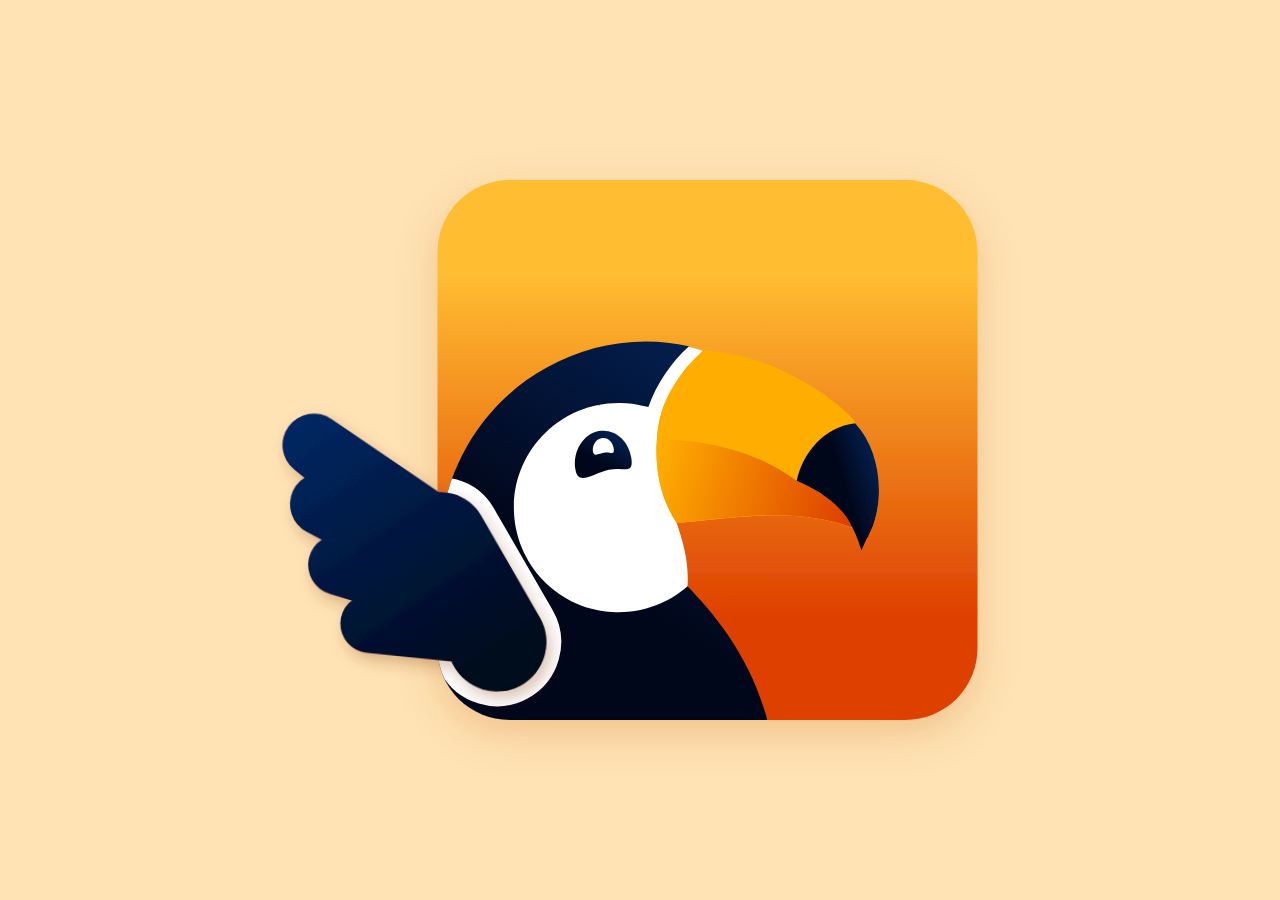
==== tucanoo-video/animacao/tucanoo_anim.html @ 98c7d880 "Cria o vídeo do Tucanoo acenando Animação do ícone do Tucanoo feita com o vídeo do flamingo como ref" ====
<!doctype html>
<html lang="pt-BR">
<head>
<meta charset="utf-8">
<meta name="viewport" content="width=device-width, initial-scale=1">
<title>Tucanoo acenando</title>
<style>
  html, body { margin: 0; padding: 0; height: 100%; overflow: hidden; background: #FFE3B4; }
  body { display: flex; align-items: center; justify-content: center; }
  svg { display: block; width: min(100vw, 100vh); height: min(100vw, 100vh); }
</style>
</head>
<body>
<!--
  Tucanoo acenando: animação em loop do ícone, inspirada no vídeo do flamingo
  (a asa sai da moldura e acena, o tucano pisca, abre o bico e balança a cabeça).

  - Aberta no navegador, a animação roda ao vivo.
  - O render.js usa window.renderFrame(t) para desenhar cada quadro (t em segundos).
  - As coordenadas internas são as mesmas do SVG original do ícone (0 a 240).
-->
<svg id="svg" xmlns="http://www.w3.org/2000/svg" viewBox="-110 -80 400 400">
  <defs>
    <linearGradient id="gBg" x1="120.75" y1="42.0213" x2="120.75" y2="193.998" gradientUnits="userSpaceOnUse">
      <stop stop-color="#FFBD31"/><stop offset="1" stop-color="#DE4101"/>
    </linearGradient>
    <linearGradient id="gNavy" x1="87.4604" y1="189.508" x2="171.397" y2="49.1729" gradientUnits="userSpaceOnUse">
      <stop stop-color="#01071A"/><stop offset="1" stop-color="#042966"/>
    </linearGradient>
    <linearGradient id="gEye" x1="70.5328" y1="125.054" x2="80.7976" y2="107.08" gradientUnits="userSpaceOnUse">
      <stop stop-color="#01071A"/><stop offset="1" stop-color="#042966"/>
    </linearGradient>
    <linearGradient id="gJaw" x1="95.2383" y1="122.365" x2="203.427" y2="150.275" gradientUnits="userSpaceOnUse">
      <stop stop-color="#FFAE01"/><stop offset="1" stop-color="#D52400"/>
    </linearGradient>
    <linearGradient id="gTip" x1="181.145" y1="138.886" x2="204.27" y2="130.891" gradientUnits="userSpaceOnUse">
      <stop stop-color="#01071A"/><stop offset="1" stop-color="#042966"/>
    </linearGradient>
    <linearGradient id="gWing" x1="30" y1="215" x2="-55" y2="95" gradientUnits="userSpaceOnUse">
      <stop stop-color="#01071A"/><stop offset="1" stop-color="#042966"/>
    </linearGradient>

    <clipPath id="cIcon"><rect width="240" height="240" rx="32"/></clipPath>
    <clipPath id="cBody"><path id="bodyClipPath"/></clipPath>
    <!-- região abaixo da linha da boca (entre a mandíbula de cima e a de baixo) -->
    <clipPath id="cBelowB">
      <path d="M60 113.81L95.3198 113.814C95.3333 113.666 130.085 110.901 157.773 130.767C160.911 131.495 166.311 134.815 168.29 136.077C174.2 139.934 196.106 137.872 192.098 149.798L240 149.8L240 220L60 220Z"/>
    </clipPath>

    <filter id="fWingShadow" x="-50%" y="-50%" width="200%" height="200%">
      <feDropShadow dx="2.2" dy="3.2" stdDeviation="3.2" flood-color="#7A2A00" flood-opacity="0.28"/>
    </filter>
    <filter id="fIconShadow" x="-30%" y="-30%" width="160%" height="160%">
      <feDropShadow dx="0" dy="6" stdDeviation="9" flood-color="#B84A00" flood-opacity="0.22"/>
    </filter>
  </defs>

  <!-- fundo -->
  <rect id="outer" x="-110" y="-80" width="400" height="400" fill="#FFE3B4"/>

  <!-- ícone -->
  <rect width="240" height="240" rx="32" fill="url(#gBg)" filter="url(#fIconShadow)"/>

  <g clip-path="url(#cIcon)">
    <g id="char">
      <!-- base branca: rosto e as frestas brancas do logo -->
      <path fill="#fff" d="M19.2427 173.748C18.8517 172.828 18.4831 171.893 18.1379 170.944C15.8581 164.674 14.5978 157.785 14.5978 150.555C14.5978 121.536 34.8981 98.012 59.9396 98.012C63.2961 98.012 66.5603 98.3733 69.6967 99.0687C72.8818 83.5008 86.6561 71.7898 103.166 71.7898C122.033 71.7898 137.329 87.085 137.329 105.953C137.329 124.379 122.741 139.398 104.484 140.091C104.751 142.374 104.889 144.725 104.889 147.138C104.889 148.276 104.881 149.4 104.82 150.531C109.215 162.985 112.858 174.54 107.651 194.09C99.3126 214.271 83.0524 230.161 67.7524 234.538V241.5H0V173.748H17.2138H19.2427Z"/>
      <!-- cabeça + corpo (canto inferior preenchido, já que a asa está levantada) -->
      <path id="body" fill="url(#gNavy)"/>
      <!-- fresta branca da asa onde ela passa por cima do corpo -->
      <g clip-path="url(#cBody)">
        <path id="wingHalo" fill="#fff" stroke="#fff" stroke-width="13" stroke-linejoin="round"/>
      </g>
      <!-- olho -->
      <g id="eye">
        <path fill="url(#gEye)" d="M69.3903 110.371C76.2067 108.909 82.7695 114.063 84.0893 121.915C85.4094 129.768 80.9918 125.877 74.1959 127.459C67.326 129.059 60.6415 135.397 59.3075 127.459C57.9732 119.522 62.5001 111.85 69.3903 110.371Z"/>
        <path id="eyeShine" fill="#fff" d="M71.0903 113.421C73.6424 113.137 75.9367 115.272 76.229 118.202C76.5214 121.132 74.9875 119.541 72.4401 119.869C69.8649 120.201 67.2406 122.278 66.9451 119.316C66.6496 116.354 68.5106 113.707 71.0903 113.421Z"/>
      </g>
      <!-- bico -->
      <g id="beak">
        <path id="beakUpper" fill="#FFAE00" d="M179.132 99.8812C172.155 93.3712 144.863 73.8894 114.949 73.8889C114.949 73.8889 109.372 79.238 106.458 83.3099C99.2316 93.4048 95.8493 101.633 95.3198 113.872C94.7347 127.402 97.4086 139.561 104.816 150.534C128.637 147.9 153.08 142.994 176.874 149.314C178.798 149.825 181.052 150.82 182.952 151.152C185.26 152.79 187.745 154.387 190.102 155.955C190.611 154.012 191.449 151.791 192.098 149.857C197.051 135.12 194.008 115.537 183.245 104.649C182.461 103.059 180.409 101.08 179.132 99.8812Z"/>
        <!-- o logo original desenha o bico duas vezes (borda mais nítida) -->
        <path id="beakUpper2" fill="#FFAE00"/>
        <g id="mouth" clip-path="url(#cBelowB)" opacity="0">
          <path id="mouthShape" fill="#6E1402"/>
        </g>
        <g id="jaw">
          <path fill="url(#gJaw)" d="M168.29 136.077C166.311 134.815 160.911 131.495 157.773 130.767C130.085 110.901 95.3333 113.666 95.3198 113.814C94.7347 127.343 97.4086 139.561 104.816 150.534C108.775 150.097 112.584 149.593 116.579 149.089L116.579 149.089C136.624 146.56 157.034 143.986 176.874 149.255C177.656 149.463 178.492 149.75 179.337 150.041L179.339 150.041C180.572 150.466 181.824 150.896 182.952 151.093C184.66 152.306 186.466 153.497 188.245 154.669C188.869 155.081 189.49 155.49 190.102 155.897C190.47 154.491 191.011 152.938 191.528 151.455C191.725 150.889 191.919 150.333 192.098 149.798C196.106 137.872 174.2 139.934 168.29 136.077Z"/>
        </g>
        <path fill="url(#gTip)" d="M183.252 104.651C194.014 115.538 197.058 135.122 192.105 149.859C191.456 151.793 187.725 159.256 187.216 161.2C186.549 159.92 185.692 156.107 182.959 151.154C178.567 141.239 166.847 134.365 157.777 130.77C160.115 118.167 169.679 106.501 183.252 104.651Z"/>
      </g>
    </g>
  </g>

  <!-- asa levantada: fica na frente da moldura do ícone (sai para fora, como a do flamingo) -->
  <g id="charWing">
    <path id="wingFill" fill="url(#gWing)" filter="url(#fWingShadow)"/>
  </g>
</svg>

<script>
(() => {
  // ---- ritmo (medido no vídeo do flamingo: aceno a cada ~0,44 s, piscada a cada ~1,3 s) ----
  const LOOP = 5.0;                         // duração do loop (s)
  const WAVES = 11;                         // acenos por loop (~0,45 s cada)
  const BLINKS = [0.55, 1.80, 3.05, 4.30];  // início de cada piscada (s)
  const BEAK = [[0.15, 0.95], [2.65, 3.45]];// bico abrindo ("oi!"): início e fim (s)

  const W = 2 * Math.PI * WAVES / LOOP;
  const rad = d => d * Math.PI / 180;
  const clamp01 = x => Math.max(0, Math.min(1, x));
  const smooth = (a, b, x) => { const t = clamp01((x - a) / (b - a)); return t * t * (3 - 2 * t); };
  const easeInOut = x => x < 0.5 ? 2 * x * x : 1 - Math.pow(-2 * x + 2, 2) / 2;
  const $ = id => document.getElementById(id);

  // Cabeça + corpo do logo, com o canto inferior esquerdo preenchido e
  // estendido para fora da moldura (assim o balanço não abre frestas).
  const BODY = "M45.7886 82.5921C65.059 71.2739 87.3857 67.5874 108.798 71.9265C100.889 79.3726 94.7922 88.7268 91.2525 99.2542C90.6736 99.0249 89.8469 98.8871 88.9295 98.8028C85.6809 98.0843 82.3035 97.6992 78.8388 97.6992C53.1485 97.7 32.3218 118.526 32.3215 144.216C32.3224 169.906 53.1488 190.733 78.8388 190.734C90.9017 190.733 101.891 186.137 110.157 178.606C122.699 191.089 139.578 210.298 147.529 239.964L153.2 262L-30 262L-30 168C-12 166 -0.9 160 -0.25 154.2C0 152.4 0.2 150.7 0.506044 149.148C1.08558 145.499 1.88508 141.889 2.89847 138.347C9.5378 114.455 24.9905 94.3691 45.7886 82.5921Z";
  $('body').setAttribute('d', BODY);
  $('bodyClipPath').setAttribute('d', BODY);
  $('mouthShape').setAttribute('d', $('beakUpper').getAttribute('d'));
  $('beakUpper2').setAttribute('d', $('beakUpper').getAttribute('d'));

  // ---- asa ----
  // Coordenadas locais: ombro em (0,0), asa apontando para cima (-y).
  const S = [26, 205];                      // ombro, em coordenadas do ícone
  const ARM = { a: [0, 0], ra: 22, b: [5, -52], rb: 21 };   // massa da asa (borda lisa, do lado da cabeça)
  const WRIST = [5, -52];
  // penas: saem de pontos ao longo do "osso" da asa; cada uma mais curta e mais aberta,
  // formando a borda recortada do lado de fora
  const FEATHERS = [
    { base: [5, -52],  br: 17, ang: -6,  len: 70, r: 14.0, lag: 0.0 },
    { base: [2, -38],  br: 17, ang: -18, len: 66, r: 14.0, lag: 0.45 },
    { base: [-1, -24], br: 17, ang: -31, len: 60, r: 13.5, lag: 0.9 },
    { base: [-4, -10], br: 17, ang: -45, len: 50, r: 13.0, lag: 1.35 },
  ];

  const rot = (p, a, c) => {
    const s = Math.sin(a), co = Math.cos(a), dx = p[0] - c[0], dy = p[1] - c[1];
    return [c[0] + dx * co - dy * s, c[1] + dx * s + dy * co];
  };
  const f3 = p => p[0].toFixed(3) + ' ' + p[1].toFixed(3);

  // duas circunferências ligadas pelas tangentes externas; todas no mesmo sentido,
  // então a união das cápsulas sai certa com a regra de preenchimento nonzero
  function capsule(A, ra, B, rb) {
    const dx = B[0] - A[0], dy = B[1] - A[1], d = Math.hypot(dx, dy);
    const u = [dx / d, dy / d], n = [-u[1], u[0]];
    const s = Math.max(-1, Math.min(1, (ra - rb) / d)), c = Math.sqrt(1 - s * s);
    const mp = [u[0] * s + n[0] * c, u[1] * s + n[1] * c];
    const mm = [u[0] * s - n[0] * c, u[1] * s - n[1] * c];
    const P = (C, r, m) => [C[0] + r * m[0], C[1] + r * m[1]];
    const a1 = P(A, ra, mp), b1 = P(B, rb, mp), b2 = P(B, rb, mm), a2 = P(A, ra, mm);
    const span = 2 * Math.acos(s);
    const largeB = span > Math.PI ? 1 : 0, largeA = (2 * Math.PI - span) > Math.PI ? 1 : 0;
    return `M${f3(a1)}L${f3(b1)}A${rb} ${rb} 0 ${largeB} 0 ${f3(b2)}L${f3(a2)}A${ra} ${ra} 0 ${largeA} 0 ${f3(a1)}Z`;
  }

  function wingPath(theta, beta, flutter) {
    const toIcon = p => { const q = rot(p, theta, [0, 0]); return [q[0] + S[0], q[1] + S[1]]; };
    let d = capsule(toIcon(ARM.a), ARM.ra, toIcon(ARM.b), ARM.rb);
    FEATHERS.forEach((F, i) => {
      // a ponta da asa dobra no punho (beta) e cada pena treme um pouco atrasada (flutter)
      const base = rot(F.base, beta * (1 - i * 0.2), WRIST);
      const ang = rad(F.ang) + beta + flutter[i];
      const dir = [Math.sin(ang), -Math.cos(ang)];
      const tip = [base[0] + F.len * dir[0], base[1] + F.len * dir[1]];
      d += capsule(toIcon(base), F.br, toIcon(tip), F.r);
    });
    return d;
  }

  // 0 = olho aberto, 1 = fechado
  function blink(t) {
    let m = 0;
    for (const b of BLINKS) for (const off of [-LOOP, 0, LOOP]) {
      const d = t - (b + off);
      let v = 0;
      if (d >= 0 && d < 0.07) v = (d / 0.07) ** 2;
      else if (d >= 0.07 && d < 0.13) v = 1;
      else if (d >= 0.13 && d < 0.25) v = 1 - easeInOut((d - 0.13) / 0.12);
      m = Math.max(m, v);
    }
    return m;
  }

  // 0 = bico fechado, 1 = aberto
  function beak(t) {
    let m = 0;
    for (const [a, b] of BEAK) for (const off of [-LOOP, 0, LOOP]) {
      const s = a + off, e = b + off;
      let v = 0;
      if (t >= s && t < s + 0.14) v = easeInOut((t - s) / 0.14);
      else if (t >= s + 0.14 && t < e - 0.18) v = 1;
      else if (t >= e - 0.18 && t < e) v = 1 - easeInOut((t - (e - 0.18)) / 0.18);
      m = Math.max(m, v);
    }
    return m;
  }

  const elChar = $('char'), elCharWing = $('charWing'), elEye = $('eye'), elShine = $('eyeShine');
  const elJaw = $('jaw'), elMouth = $('mouth'), elHalo = $('wingHalo'), elWing = $('wingFill');

  const q = new URLSearchParams(location.search);
  const REST = q.get('rest') === '1';       // ?rest=1 -> sem balanço, piscada nem bico (para comparar com o logo)
  if (q.get('fundo')) {                     // ?fundo=FFE3B4 -> testar outra cor de fundo
    $('outer').setAttribute('fill', '#' + q.get('fundo'));
    document.body.style.background = '#' + q.get('fundo');
  }

  window.LOOP = LOOP;
  window.renderFrame = (t) => {
    t = ((t % LOOP) + LOOP) % LOOP;
    const ph = W * t;

    // aceno
    const theta = rad(-35.5 + 11.5 * Math.sin(ph));
    const beta = rad(9 * Math.sin(ph - 1.2));
    const flutter = FEATHERS.map(F => rad(4.5 * Math.sin(ph - 1.6 - F.lag)));
    const d = wingPath(theta, beta, flutter);
    elHalo.setAttribute('d', d);
    elWing.setAttribute('d', d);

    // balanço da cabeça/corpo, no ritmo do aceno
    const dy = REST ? 0 : 1.6 * Math.sin(ph + 0.7);
    const r = REST ? 0 : 1.1 * Math.sin(ph + 1.5);
    const bob = `rotate(${r.toFixed(4)} 60 230) translate(0 ${dy.toFixed(4)})`;
    elChar.setAttribute('transform', bob);
    elCharWing.setAttribute('transform', bob);

    // piscada
    const bl = REST ? 0 : blink(t);
    elShine.setAttribute('opacity', (1 - smooth(0.25, 0.6, bl)).toFixed(3));
    elEye.setAttribute('transform', `translate(71.7 124) scale(1 ${(1 - 0.9 * bl).toFixed(4)}) translate(-71.7 -124)`);

    // bico
    const o = REST ? 0 : beak(t);
    elJaw.setAttribute('transform', `translate(96 0) skewY(${(10 * o).toFixed(4)}) translate(-96 0)`);
    elMouth.setAttribute('opacity', o > 0.01 ? 1 : 0);
  };

  window.renderFrame(0);

  // No navegador, roda ao vivo. Quando o render.js (Playwright) controla a página, não.
  if (!navigator.webdriver) {
    const t0 = performance.now();
    const tick = now => { window.renderFrame((now - t0) / 1000); requestAnimationFrame(tick); };
    requestAnimationFrame(tick);
  }
})();
</script>
</body>
</html>
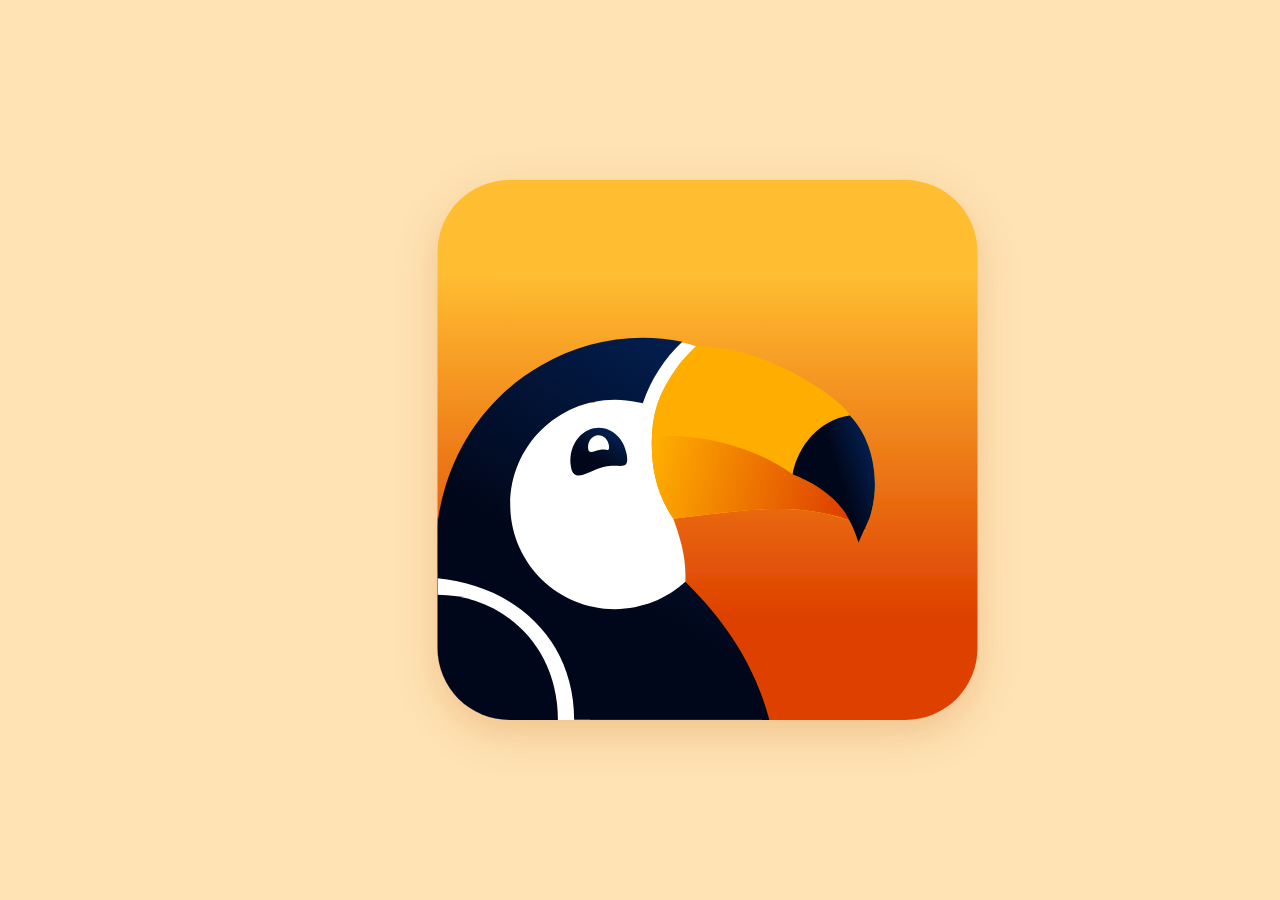
==== commit c32c87ca: "Tucanoo: começa no logo, asa sem contorno e bico harmônico - O vídeo começa e termina na pose exata " ====
--- a/tucanoo-video/animacao/tucanoo_anim.html
+++ b/tucanoo-video/animacao/tucanoo_anim.html
@@ -12,8 +12,9 @@
 </head>
 <body>
 <!--
-  Tucanoo acenando: animação em loop do ícone, inspirada no vídeo do flamingo
-  (a asa sai da moldura e acena, o tucano pisca, abre o bico e balança a cabeça).
+  Tucanoo acenando: animação do ícone, inspirada no vídeo do flamingo.
+  Começa e termina na pose exata do logo (asa dobrada). No meio, a fresta branca da asa
+  fecha, a asa sai pela borda da moldura e acena; o tucano pisca, abre o bico e balança.
 
   - Aberta no navegador, a animação roda ao vivo.
   - O render.js usa window.renderFrame(t) para desenhar cada quadro (t em segundos).
@@ -36,23 +37,31 @@
     <linearGradient id="gTip" x1="181.145" y1="138.886" x2="204.27" y2="130.891" gradientUnits="userSpaceOnUse">
       <stop stop-color="#01071A"/><stop offset="1" stop-color="#042966"/>
     </linearGradient>
-    <linearGradient id="gWing" x1="30" y1="215" x2="-55" y2="95" gradientUnits="userSpaceOnUse">
-      <stop stop-color="#01071A"/><stop offset="1" stop-color="#042966"/>
-    </linearGradient>
 
     <clipPath id="cIcon"><rect width="240" height="240" rx="32"/></clipPath>
-    <clipPath id="cBody"><path id="bodyClipPath"/></clipPath>
-    <!-- região abaixo da linha da boca (entre a mandíbula de cima e a de baixo) -->
-    <clipPath id="cBelowB">
-      <path d="M60 113.81L95.3198 113.814C95.3333 113.666 130.085 110.901 157.773 130.767C160.911 131.495 166.311 134.815 168.29 136.077C174.2 139.934 196.106 137.872 192.098 149.798L240 149.8L240 220L60 220Z"/>
+    <!-- tudo, menos o ícone: a sombra da asa só cai no fundo de fora da moldura -->
+    <clipPath id="cOutside">
+      <path clip-rule="evenodd" d="M-110 -80H290V320H-110Z M32 0H208A32 32 0 0 1 240 32V208A32 32 0 0 1 208 240H32A32 32 0 0 1 0 208V32A32 32 0 0 1 32 0Z"/>
     </clipPath>
-
-    <filter id="fWingShadow" x="-50%" y="-50%" width="200%" height="200%">
-      <feDropShadow dx="2.2" dy="3.2" stdDeviation="3.2" flood-color="#7A2A00" flood-opacity="0.28"/>
-    </filter>
+    <!-- com o bico aberto, a mandíbula de baixo não invade o rosto -->
+    <clipPath id="cJawArea">
+      <path d="M95.3198 100L95.3198 113.814C94.7347 127.343 97.4086 139.561 104.816 150.534L126 181.9L240 181.9L240 100Z"/>
+    </clipPath>
+    <!-- com o bico aberto, o amarelo de cima termina na linha da boca -->
+    <clipPath id="cAboveMouth">
+      <path d="M60 113.814L95.3198 113.814C95.3333 113.666 130.085 110.901 157.773 130.767C160.911 131.495 166.311 134.815 168.29 136.077C175 140.4 184.6 145.2 189.9 148.8L215 160L215 60L60 60Z"/>
+    </clipPath>
+    <!-- ponta azul da mandíbula de baixo: espelha a ponta de cima e fica escondida com o bico fechado -->
+    <clipPath id="cJawTip">
+      <path id="jawTipClip"/>
+    </clipPath>
+
     <filter id="fIconShadow" x="-30%" y="-30%" width="160%" height="160%">
       <feDropShadow dx="0" dy="6" stdDeviation="9" flood-color="#B84A00" flood-opacity="0.22"/>
     </filter>
+    <filter id="fBlur" x="-30%" y="-30%" width="160%" height="160%">
+      <feGaussianBlur stdDeviation="3.2"/>
+    </filter>
   </defs>
 
   <!-- fundo -->
@@ -63,14 +72,14 @@
 
   <g clip-path="url(#cIcon)">
     <g id="char">
-      <!-- base branca: rosto e as frestas brancas do logo -->
+      <!-- base branca: rosto e frestas brancas do logo -->
       <path fill="#fff" d="M19.2427 173.748C18.8517 172.828 18.4831 171.893 18.1379 170.944C15.8581 164.674 14.5978 157.785 14.5978 150.555C14.5978 121.536 34.8981 98.012 59.9396 98.012C63.2961 98.012 66.5603 98.3733 69.6967 99.0687C72.8818 83.5008 86.6561 71.7898 103.166 71.7898C122.033 71.7898 137.329 87.085 137.329 105.953C137.329 124.379 122.741 139.398 104.484 140.091C104.751 142.374 104.889 144.725 104.889 147.138C104.889 148.276 104.881 149.4 104.82 150.531C109.215 162.985 112.858 174.54 107.651 194.09C99.3126 214.271 83.0524 230.161 67.7524 234.538V241.5H0V173.748H17.2138H19.2427Z"/>
-      <!-- cabeça + corpo (canto inferior preenchido, já que a asa está levantada) -->
+      <!-- asa dobrada do logo (parada; quando a fresta fecha, vira parte do corpo) -->
+      <path fill="url(#gNavy)" d="M0 184.344C27.5945 184.344 53.5036 205.62 53.5036 240H0.000547348L0 184.344Z"/>
+      <!-- cabeça + corpo: a borda do canto avança e fecha a fresta branca -->
       <path id="body" fill="url(#gNavy)"/>
-      <!-- fresta branca da asa onde ela passa por cima do corpo -->
-      <g clip-path="url(#cBody)">
-        <path id="wingHalo" fill="#fff" stroke="#fff" stroke-width="13" stroke-linejoin="round"/>
-      </g>
+      <!-- fica fora da moldura; só cobre as bordas quando o corpo balança -->
+      <path fill="url(#gNavy)" d="M-30 150H0V240H147.53L153.2 262H-30Z"/>
       <!-- olho -->
       <g id="eye">
         <path fill="url(#gEye)" d="M69.3903 110.371C76.2067 108.909 82.7695 114.063 84.0893 121.915C85.4094 129.768 80.9918 125.877 74.1959 127.459C67.326 129.059 60.6415 135.397 59.3075 127.459C57.9732 119.522 62.5001 111.85 69.3903 110.371Z"/>
@@ -78,75 +87,107 @@
       </g>
       <!-- bico -->
       <g id="beak">
+        <g id="upperClip">
         <path id="beakUpper" fill="#FFAE00" d="M179.132 99.8812C172.155 93.3712 144.863 73.8894 114.949 73.8889C114.949 73.8889 109.372 79.238 106.458 83.3099C99.2316 93.4048 95.8493 101.633 95.3198 113.872C94.7347 127.402 97.4086 139.561 104.816 150.534C128.637 147.9 153.08 142.994 176.874 149.314C178.798 149.825 181.052 150.82 182.952 151.152C185.26 152.79 187.745 154.387 190.102 155.955C190.611 154.012 191.449 151.791 192.098 149.857C197.051 135.12 194.008 115.537 183.245 104.649C182.461 103.059 180.409 101.08 179.132 99.8812Z"/>
         <!-- o logo original desenha o bico duas vezes (borda mais nítida) -->
         <path id="beakUpper2" fill="#FFAE00"/>
-        <g id="mouth" clip-path="url(#cBelowB)" opacity="0">
-          <path id="mouthShape" fill="#6E1402"/>
         </g>
-        <g id="jaw">
-          <path fill="url(#gJaw)" d="M168.29 136.077C166.311 134.815 160.911 131.495 157.773 130.767C130.085 110.901 95.3333 113.666 95.3198 113.814C94.7347 127.343 97.4086 139.561 104.816 150.534C108.775 150.097 112.584 149.593 116.579 149.089L116.579 149.089C136.624 146.56 157.034 143.986 176.874 149.255C177.656 149.463 178.492 149.75 179.337 150.041L179.339 150.041C180.572 150.466 181.824 150.896 182.952 151.093C184.66 152.306 186.466 153.497 188.245 154.669C188.869 155.081 189.49 155.49 190.102 155.897C190.47 154.491 191.011 152.938 191.528 151.455C191.725 150.889 191.919 150.333 192.098 149.798C196.106 137.872 174.2 139.934 168.29 136.077Z"/>
+        <!-- boca aberta: a cunha entre as duas mandíbulas (calculada a cada quadro) -->
+        <path id="mouth" fill="#6E1402" display="none"/>
+        <g id="jawClip">
+          <!-- mandíbula de baixo: gira inteira em volta do canto da boca -->
+          <g id="jaw">
+            <path id="jawShape" fill="url(#gJaw)"/>
+            <g clip-path="url(#cJawTip)"><path id="jawTip" fill="url(#gTip)" display="none"/></g>
+          </g>
         </g>
-        <path fill="url(#gTip)" d="M183.252 104.651C194.014 115.538 197.058 135.122 192.105 149.859C191.456 151.793 187.725 159.256 187.216 161.2C186.549 159.92 185.692 156.107 182.959 151.154C178.567 141.239 166.847 134.365 157.777 130.77C160.115 118.167 169.679 106.501 183.252 104.651Z"/>
+        <path fill="url(#gTip)" d="M183.252 104.651C194.014 115.538 197.058 135.122 192.105 149.859C191.456 151.793 187.725 159.256 187.216 161.2C186.549 159.92 185.692 156.107 182.959 151.154C178.567 141.239 166.847 134.365 157.777 130.77C160.115 118.167 169.679 106.501 183.252 104.651C181.396 104.907 185.018 104.41 183.252 104.651Z"/>
       </g>
     </g>
   </g>
 
-  <!-- asa levantada: fica na frente da moldura do ícone (sai para fora, como a do flamingo) -->
+  <!-- sombra da asa: só no fundo de fora da moldura -->
+  <g clip-path="url(#cOutside)">
+    <g id="shadowBob">
+      <path id="wingShadow" fill="#7A2A00" fill-opacity="0.28" filter="url(#fBlur)" transform="translate(2.2 3.2)" display="none"/>
+    </g>
+  </g>
+
+  <!-- asa levantada: mesma cor do corpo (sem contorno) e na frente da moldura -->
   <g id="charWing">
-    <path id="wingFill" fill="url(#gWing)" filter="url(#fWingShadow)"/>
+    <path id="wingFill" fill="url(#gNavy)" display="none"/>
   </g>
 </svg>
 
 <script>
 (() => {
-  // ---- ritmo (medido no vídeo do flamingo: aceno a cada ~0,44 s, piscada a cada ~1,3 s) ----
-  const LOOP = 5.0;                         // duração do loop (s)
-  const WAVES = 11;                         // acenos por loop (~0,45 s cada)
-  const BLINKS = [0.55, 1.80, 3.05, 4.30];  // início de cada piscada (s)
-  const BEAK = [[0.15, 0.95], [2.65, 3.45]];// bico abrindo ("oi!"): início e fim (s)
-
-  const W = 2 * Math.PI * WAVES / LOOP;
+  // ---- roteiro (10 s, começa e termina na pose do logo) ----
+  const T = 10.0;                           // duração total (s)
+  const T_LIFT = 0.75;                      // a asa começa a levantar
+  const FOLD_NEAR = 8.75;                   // a asa volta a dobrar perto deste instante
+  const WAVE_PERIOD = 0.4545;               // um aceno a cada ~0,45 s (ritmo do flamingo)
+  const BLINKS = [1.45, 2.75, 4.05, 5.35, 6.65, 7.95];      // início de cada piscada (s)
+  const BEAK = [[1.55, 2.30], [4.35, 5.05], [6.95, 7.65]];  // bico abrindo ("oi!"): início e fim (s)
+  const OPEN_DEG = 9;                       // abertura máxima do bico (graus)
+
+  const W = 2 * Math.PI / WAVE_PERIOD;
+  const CLOSE_DUR = 0.08;                   // fresta branca fechando / abrindo
+  const LIFT_DUR = 0.50;                    // da fresta fechando até a asa chegar no aceno
+  const FOLD_DUR = 0.45;                    // asa voltando para o canto
+  const PHI = Math.PI / 2 - W * LIFT_DUR;   // o primeiro aceno chega no alto quando a subida termina
+  // a asa começa a descer quando está passando pelo meio do aceno, já descendo
+  const kFold = Math.round(((FOLD_NEAR - T_LIFT) * W + PHI - Math.PI) / (2 * Math.PI));
+  const T_FOLD = T_LIFT + (Math.PI + 2 * Math.PI * kFold - PHI) / W;
+
   const rad = d => d * Math.PI / 180;
   const clamp01 = x => Math.max(0, Math.min(1, x));
-  const smooth = (a, b, x) => { const t = clamp01((x - a) / (b - a)); return t * t * (3 - 2 * t); };
+  const seg = (t, a, b) => clamp01((t - a) / (b - a));
+  const smooth = (a, b, x) => { const t = seg(x, a, b); return t * t * (3 - 2 * t); };
   const easeInOut = x => x < 0.5 ? 2 * x * x : 1 - Math.pow(-2 * x + 2, 2) / 2;
+  const easeInOutCubic = x => x < 0.5 ? 4 * x * x * x : 1 - Math.pow(-2 * x + 2, 3) / 2;
+  const easeOutBack = x => { const c1 = 1.2, c3 = c1 + 1; return 1 + c3 * Math.pow(x - 1, 3) + c1 * Math.pow(x - 1, 2); };
   const $ = id => document.getElementById(id);
-
-  // Cabeça + corpo do logo, com o canto inferior esquerdo preenchido e
-  // estendido para fora da moldura (assim o balanço não abre frestas).
-  const BODY = "M45.7886 82.5921C65.059 71.2739 87.3857 67.5874 108.798 71.9265C100.889 79.3726 94.7922 88.7268 91.2525 99.2542C90.6736 99.0249 89.8469 98.8871 88.9295 98.8028C85.6809 98.0843 82.3035 97.6992 78.8388 97.6992C53.1485 97.7 32.3218 118.526 32.3215 144.216C32.3224 169.906 53.1488 190.733 78.8388 190.734C90.9017 190.733 101.891 186.137 110.157 178.606C122.699 191.089 139.578 210.298 147.529 239.964L153.2 262L-30 262L-30 168C-12 166 -0.9 160 -0.25 154.2C0 152.4 0.2 150.7 0.506044 149.148C1.08558 145.499 1.88508 141.889 2.89847 138.347C9.5378 114.455 24.9905 94.3691 45.7886 82.5921Z";
-  $('body').setAttribute('d', BODY);
-  $('bodyClipPath').setAttribute('d', BODY);
-  $('mouthShape').setAttribute('d', $('beakUpper').getAttribute('d'));
-  $('beakUpper2').setAttribute('d', $('beakUpper').getAttribute('d'));
+  const f3 = p => p[0].toFixed(3) + ' ' + p[1].toFixed(3);
+  const rot = (p, a, c) => {
+    const s = Math.sin(a), co = Math.cos(a), dx = p[0] - c[0], dy = p[1] - c[1];
+    return [c[0] + dx * co - dy * s, c[1] + dx * s + dy * co];
+  };
+
+  // ---- corpo: a borda do canto vai da curva do logo (c = 0) até a curva da asa dobrada (c = 1) ----
+  const BODY_A = "M45.7886 82.5921C65.059 71.2739 87.3857 67.5874 108.798 71.9265C100.889 79.3726 94.7922 88.7268 91.2525 99.2542C90.6736 99.0249 89.8469 98.8871 88.9295 98.8028C85.6809 98.0843 82.3035 97.6992 78.8388 97.6992C53.1485 97.7 32.3218 118.526 32.3215 144.216C32.3224 169.906 53.1488 190.733 78.8388 190.734C90.9017 190.733 101.891 186.137 110.157 178.606C122.699 191.089 139.578 210.298 147.529 239.964C140.756 239.964 140.532 239.968 129.493 239.929";
+  const BODY_B = "V153.84C0.111378 152.235 0.272088 150.685 0.506044 149.148C1.08558 145.499 1.88508 141.889 2.89847 138.347C9.5378 114.455 24.9905 94.3691 45.7886 82.5921Z";
+  const EDGE_LOGO = [[60.749, 240], [60.7487, 203.592], [33.6754, 180.105], [0.000547348, 176.958]];
+  const EDGE_WING = [[51.096, 240], [51.096, 207.167], [26.353, 186.849], [0, 186.849]]; // um pouco por dentro da asa: sem emenda
+  function bodyPath(c) {
+    if (c <= 0) return BODY_A + "H60.749C60.7487 203.592 33.6754 180.105 0.000547348 176.958" + BODY_B;
+    const p = EDGE_LOGO.map((q, i) => [q[0] + (EDGE_WING[i][0] - q[0]) * c, q[1] + (EDGE_WING[i][1] - q[1]) * c]);
+    return BODY_A + `H${p[0][0].toFixed(4)}C${f3(p[1])} ${f3(p[2])} ${f3(p[3])}` + BODY_B;
+  }
 
   // ---- asa ----
   // Coordenadas locais: ombro em (0,0), asa apontando para cima (-y).
   const S = [26, 205];                      // ombro, em coordenadas do ícone
   const ARM = { a: [0, 0], ra: 22, b: [5, -52], rb: 21 };   // massa da asa (borda lisa, do lado da cabeça)
   const WRIST = [5, -52];
-  // penas: saem de pontos ao longo do "osso" da asa; cada uma mais curta e mais aberta,
-  // formando a borda recortada do lado de fora
+  // penas: saem de pontos ao longo do "osso" da asa; cada uma mais curta e mais aberta
   const FEATHERS = [
     { base: [5, -52],  br: 17, ang: -6,  len: 70, r: 14.0, lag: 0.0 },
     { base: [2, -38],  br: 17, ang: -18, len: 66, r: 14.0, lag: 0.45 },
     { base: [-1, -24], br: 17, ang: -31, len: 60, r: 13.5, lag: 0.9 },
     { base: [-4, -10], br: 17, ang: -45, len: 50, r: 13.0, lag: 1.35 },
   ];
-
-  const rot = (p, a, c) => {
-    const s = Math.sin(a), co = Math.cos(a), dx = p[0] - c[0], dy = p[1] - c[1];
-    return [c[0] + dx * co - dy * s, c[1] + dx * s + dy * co];
-  };
-  const f3 = p => p[0].toFixed(3) + ' ' + p[1].toFixed(3);
-
+  const TH_FOLD = -95;                      // ângulo da asa quando sai do canto / volta para ele
+
+  function circle(C, r) {
+    return `M${f3([C[0] + r, C[1]])}A${r} ${r} 0 1 0 ${f3([C[0] - r, C[1]])}A${r} ${r} 0 1 0 ${f3([C[0] + r, C[1]])}Z`;
+  }
   // duas circunferências ligadas pelas tangentes externas; todas no mesmo sentido,
   // então a união das cápsulas sai certa com a regra de preenchimento nonzero
   function capsule(A, ra, B, rb) {
     const dx = B[0] - A[0], dy = B[1] - A[1], d = Math.hypot(dx, dy);
+    if (d + Math.min(ra, rb) <= Math.max(ra, rb) + 1e-6) return ra >= rb ? circle(A, ra) : circle(B, rb);
     const u = [dx / d, dy / d], n = [-u[1], u[0]];
-    const s = Math.max(-1, Math.min(1, (ra - rb) / d)), c = Math.sqrt(1 - s * s);
+    const s = (ra - rb) / d, c = Math.sqrt(1 - s * s);
     const mp = [u[0] * s + n[0] * c, u[1] * s + n[1] * c];
     const mm = [u[0] * s - n[0] * c, u[1] * s - n[1] * c];
     const P = (C, r, m) => [C[0] + r * m[0], C[1] + r * m[1]];
@@ -156,25 +197,82 @@
     return `M${f3(a1)}L${f3(b1)}A${rb} ${rb} 0 ${largeB} 0 ${f3(b2)}L${f3(a2)}A${ra} ${ra} 0 ${largeA} 0 ${f3(a1)}Z`;
   }
 
-  function wingPath(theta, beta, flutter) {
+  // ext: 0 = recolhida no ombro (escondida no corpo), 1 = aberta
+  function wingPath(theta, beta, flutter, ext) {
     const toIcon = p => { const q = rot(p, theta, [0, 0]); return [q[0] + S[0], q[1] + S[1]]; };
-    let d = capsule(toIcon(ARM.a), ARM.ra, toIcon(ARM.b), ARM.rb);
+    const sc = p => [p[0] * ext, p[1] * ext];
+    const wrist = sc(WRIST);
+    let d = capsule(toIcon(sc(ARM.a)), ARM.ra, toIcon(sc(ARM.b)), ARM.rb);
     FEATHERS.forEach((F, i) => {
-      // a ponta da asa dobra no punho (beta) e cada pena treme um pouco atrasada (flutter)
-      const base = rot(F.base, beta * (1 - i * 0.2), WRIST);
+      const base = rot(sc(F.base), beta * (1 - i * 0.2), wrist);
       const ang = rad(F.ang) + beta + flutter[i];
       const dir = [Math.sin(ang), -Math.cos(ang)];
-      const tip = [base[0] + F.len * dir[0], base[1] + F.len * dir[1]];
+      const tip = [base[0] + F.len * ext * dir[0], base[1] + F.len * ext * dir[1]];
       d += capsule(toIcon(base), F.br, toIcon(tip), F.r);
     });
     return d;
   }
 
-  // 0 = olho aberto, 1 = fechado
-  function blink(t) {
+  // ---- bico ----
+  // mandíbula de baixo exatamente como no logo (usada com o bico fechado)
+  const JAW_LOGO = "M168.29 136.077C166.311 134.815 160.911 131.495 157.773 130.767C130.085 110.901 95.3333 113.666 95.3198 113.814C94.7347 127.343 97.4086 139.561 104.816 150.534C108.775 150.097 112.584 149.593 116.579 149.089L116.579 149.089C136.624 146.56 157.034 143.986 176.874 149.255C177.656 149.463 178.492 149.75 179.337 150.041L179.339 150.041C180.572 150.466 181.824 150.896 182.952 151.093C184.66 152.306 186.466 153.497 188.245 154.669C188.869 155.081 189.49 155.49 190.102 155.897C190.47 154.491 191.011 152.938 191.528 151.455C191.725 150.889 191.919 150.333 192.098 149.798C196.106 137.872 174.2 139.934 168.29 136.077Z";
+  // mesma mandíbula com a ponta (que fica escondida sob o gancho) redesenhada:
+  // borda de baixo contínua e ponta arredondada, para o bico aberto ficar harmônico
+  const JAW_OPEN = "M168.29 136.077C166.311 134.815 160.911 131.495 157.773 130.767C130.085 110.901 95.3333 113.666 95.3198 113.814C94.7347 127.343 97.4086 139.561 104.816 150.534C108.775 150.097 112.584 149.593 116.579 149.089L116.579 149.089C136.624 146.56 157.034 143.986 176.874 149.255C177.656 149.463 178.492 149.75 179.337 150.041L179.339 150.041C180.572 150.466 181.824 150.896 182.952 151.093C185.1 151.5 187.6 152.6 189.4 152.2C191 151.8 191.3 149.6 189.9 148.8C184.6 145.2 175 140.4 168.29 136.077Z";
+  // Divisa entre o laranja e a ponta azul da mandíbula de baixo (de cima para baixo).
+  // Fechado: fica toda sob o gancho azul de cima (invisível, logo idêntico).
+  // Aberto: cruza a mandíbula curvada como a divisa da ponta de cima, espelhada.
+  const TIP_HIDDEN = [[181.9, 144.0], [182.6, 146.6], [183.6, 149.0], [184.4, 151.6]];
+  const TIP_OPEN = [[167.2, 135.4], [167.6, 140.4], [170.6, 145.6], [176.4, 149.7]];
+  function jawTipClip(k) {
+    const p = TIP_HIDDEN.map((q, i) => [q[0] + (TIP_OPEN[i][0] - q[0]) * k, q[1] + (TIP_OPEN[i][1] - q[1]) * k]);
+    return `M${p[0][0].toFixed(3)} 110L${f3(p[0])}C${f3(p[1])} ${f3(p[2])} ${f3(p[3])}L${(p[3][0] + 2).toFixed(3)} 180L215 180L215 110Z`;
+  }
+  const HINGE = [95.3198, 113.814];         // canto da boca
+  const MOUTH_LINE = [                      // borda de cima da mandíbula de baixo, do canto até a ponta
+    [[95.3333, 113.666], [130.085, 110.901], [157.773, 130.767]],
+    [[160.911, 131.495], [166.311, 134.815], [168.29, 136.077]],
+    [[175, 140.4], [184.6, 145.2], [189.9, 148.8]],
+  ];
+  function mouthPath(a) {
+    const R = p => rot(p, rad(a), HINGE);
+    const pts = [HINGE, ...MOUTH_LINE.map(s => s[2])];
+    let d = `M${f3(HINGE)}`;
+    for (const s of MOUTH_LINE) d += `C${f3(s[0])} ${f3(s[1])} ${f3(s[2])}`;
+    d += `L${f3(R(pts[pts.length - 1]))}`;
+    for (let i = MOUTH_LINE.length - 1; i >= 0; i--) {
+      const s = MOUTH_LINE[i];
+      d += `C${f3(R(s[1]))} ${f3(R(s[0]))} ${f3(R(pts[i]))}`;
+    }
+    return d + 'Z';
+  }
+
+  // ---- curvas no tempo ----
+  // c: fresta branca fechada, e: asa esticada, L: asa no aceno.
+  // A asa só aparece com a fresta fechada; depois estica e sobe ao mesmo tempo
+  // (sai do canto e já vai subindo). A descida é a subida ao contrário.
+  const easeOutQuad = x => 1 - (1 - x) * (1 - x);
+  const easeOutCubic = x => 1 - Math.pow(1 - x, 3);
+  function pose(t) {
+    if (t < T_FOLD) {
+      const u = seg(t, T_LIFT + CLOSE_DUR, T_LIFT + LIFT_DUR);
+      return {
+        c: smooth(T_LIFT, T_LIFT + CLOSE_DUR, t),
+        e: u <= 0 ? 0 : easeOutBack(u),
+        L: easeOutQuad(u),
+      };
+    }
+    const v = seg(t, T_FOLD, T_FOLD + FOLD_DUR);
+    return {
+      L: easeOutQuad(1 - v),
+      e: easeOutCubic(1 - v),
+      c: 1 - smooth(T_FOLD + FOLD_DUR, T_FOLD + FOLD_DUR + CLOSE_DUR, t),
+    };
+  }
+  function blink(t) {                       // 0 = olho aberto, 1 = fechado
     let m = 0;
-    for (const b of BLINKS) for (const off of [-LOOP, 0, LOOP]) {
-      const d = t - (b + off);
+    for (const b of BLINKS) {
+      const d = t - b;
       let v = 0;
       if (d >= 0 && d < 0.07) v = (d / 0.07) ** 2;
       else if (d >= 0.07 && d < 0.13) v = 1;
@@ -183,12 +281,9 @@
     }
     return m;
   }
-
-  // 0 = bico fechado, 1 = aberto
-  function beak(t) {
+  function beakOpen(t) {                    // 0 = fechado, 1 = aberto
     let m = 0;
-    for (const [a, b] of BEAK) for (const off of [-LOOP, 0, LOOP]) {
-      const s = a + off, e = b + off;
+    for (const [s, e] of BEAK) {
       let v = 0;
       if (t >= s && t < s + 0.14) v = easeInOut((t - s) / 0.14);
       else if (t >= s + 0.14 && t < e - 0.18) v = 1;
@@ -198,45 +293,81 @@
     return m;
   }
 
-  const elChar = $('char'), elCharWing = $('charWing'), elEye = $('eye'), elShine = $('eyeShine');
-  const elJaw = $('jaw'), elMouth = $('mouth'), elHalo = $('wingHalo'), elWing = $('wingFill');
+  // ---- montagem ----
+  $('beakUpper2').setAttribute('d', $('beakUpper').getAttribute('d'));
+  $('jawShape').setAttribute('d', JAW_LOGO);
+  $('jawTip').setAttribute('d', JAW_OPEN);
+  const el = {
+    char: $('char'), charWing: $('charWing'), shadowBob: $('shadowBob'), body: $('body'),
+    eye: $('eye'), shine: $('eyeShine'), jaw: $('jaw'), jawClip: $('jawClip'), mouth: $('mouth'),
+    jawTipClip: $('jawTipClip'),
+    jawShape: $('jawShape'), jawTip: $('jawTip'), upperClip: $('upperClip'),
+    wing: $('wingFill'), shadow: $('wingShadow'),
+  };
 
   const q = new URLSearchParams(location.search);
-  const REST = q.get('rest') === '1';       // ?rest=1 -> sem balanço, piscada nem bico (para comparar com o logo)
   if (q.get('fundo')) {                     // ?fundo=FFE3B4 -> testar outra cor de fundo
     $('outer').setAttribute('fill', '#' + q.get('fundo'));
     document.body.style.background = '#' + q.get('fundo');
   }
 
-  window.LOOP = LOOP;
+  window.LOOP = T;
+  // desenha o instante t; devolve true quando o quadro é exatamente a pose do logo
   window.renderFrame = (t) => {
-    t = ((t % LOOP) + LOOP) % LOOP;
-    const ph = W * t;
-
-    // aceno
-    const theta = rad(-35.5 + 11.5 * Math.sin(ph));
-    const beta = rad(9 * Math.sin(ph - 1.2));
-    const flutter = FEATHERS.map(F => rad(4.5 * Math.sin(ph - 1.6 - F.lag)));
-    const d = wingPath(theta, beta, flutter);
-    elHalo.setAttribute('d', d);
-    elWing.setAttribute('d', d);
-
-    // balanço da cabeça/corpo, no ritmo do aceno
-    const dy = REST ? 0 : 1.6 * Math.sin(ph + 0.7);
-    const r = REST ? 0 : 1.1 * Math.sin(ph + 1.5);
-    const bob = `rotate(${r.toFixed(4)} 60 230) translate(0 ${dy.toFixed(4)})`;
-    elChar.setAttribute('transform', bob);
-    elCharWing.setAttribute('transform', bob);
+    t = ((t % T) + T) % T;
+    const { c, e, L } = pose(t);
+    const ph = W * (t - T_LIFT) + PHI;
+
+    // corpo e fresta branca da asa dobrada
+    el.body.setAttribute('d', bodyPath(c));
+
+    // asa
+    const visible = c >= 0.999 && e > 0.0005;
+    if (visible) {
+      const thWave = -35.5 + 11.5 * Math.sin(ph);
+      const theta = rad(TH_FOLD + (thWave - TH_FOLD) * L);
+      const beta = rad(9 * L * Math.sin(ph - 1.2));
+      const flutter = FEATHERS.map(F => rad(4.5 * L * Math.sin(ph - 1.6 - F.lag)));
+      const d = wingPath(theta, beta, flutter, e);
+      el.wing.setAttribute('d', d);
+      el.shadow.setAttribute('d', d);
+      el.shadow.setAttribute('opacity', clamp01(e).toFixed(3));
+    }
+    el.wing.setAttribute('display', visible ? 'inline' : 'none');
+    el.shadow.setAttribute('display', visible ? 'inline' : 'none');
+
+    // balanço da cabeça/corpo, no ritmo do aceno (zero na pose do logo)
+    const dy = L * 1.6 * Math.sin(ph + 0.7);
+    const r = L * 1.1 * Math.sin(ph + 1.5);
+    const bob = L > 0 ? `rotate(${r.toFixed(4)} 60 230) translate(0 ${dy.toFixed(4)})` : '';
+    for (const g of [el.char, el.charWing, el.shadowBob]) {
+      if (bob) g.setAttribute('transform', bob); else g.removeAttribute('transform');
+    }
 
     // piscada
-    const bl = REST ? 0 : blink(t);
-    elShine.setAttribute('opacity', (1 - smooth(0.25, 0.6, bl)).toFixed(3));
-    elEye.setAttribute('transform', `translate(71.7 124) scale(1 ${(1 - 0.9 * bl).toFixed(4)}) translate(-71.7 -124)`);
-
-    // bico
-    const o = REST ? 0 : beak(t);
-    elJaw.setAttribute('transform', `translate(96 0) skewY(${(10 * o).toFixed(4)}) translate(-96 0)`);
-    elMouth.setAttribute('opacity', o > 0.01 ? 1 : 0);
+    const bl = blink(t);
+    el.shine.setAttribute('opacity', (1 - smooth(0.25, 0.6, bl)).toFixed(3));
+    if (bl > 0) el.eye.setAttribute('transform', `translate(71.7 124) scale(1 ${(1 - 0.9 * bl).toFixed(4)}) translate(-71.7 -124)`);
+    else el.eye.removeAttribute('transform');
+
+    // bico: a mandíbula de baixo gira inteira em volta do canto da boca
+    const o = beakOpen(t);
+    const a = OPEN_DEG * o;
+    const open = a > 0.01;
+    if (open) {
+      el.jaw.setAttribute('transform', `rotate(${a.toFixed(4)} ${HINGE[0]} ${HINGE[1]})`);
+      el.mouth.setAttribute('d', mouthPath(a));
+      el.jawTipClip.setAttribute('d', jawTipClip(o));
+    } else {
+      el.jaw.removeAttribute('transform');
+    }
+    el.jawShape.setAttribute('d', open ? JAW_OPEN : JAW_LOGO);
+    el.jawTip.setAttribute('display', open ? 'inline' : 'none');
+    el.mouth.setAttribute('display', open ? 'inline' : 'none');
+    for (const [g, clip] of [[el.jawClip, 'url(#cJawArea)'], [el.upperClip, 'url(#cAboveMouth)']]) {
+      if (open) g.setAttribute('clip-path', clip); else g.removeAttribute('clip-path');
+    }
+    return c <= 0 && e <= 0 && L <= 0 && bl <= 0 && !open;
   };
 
   window.renderFrame(0);
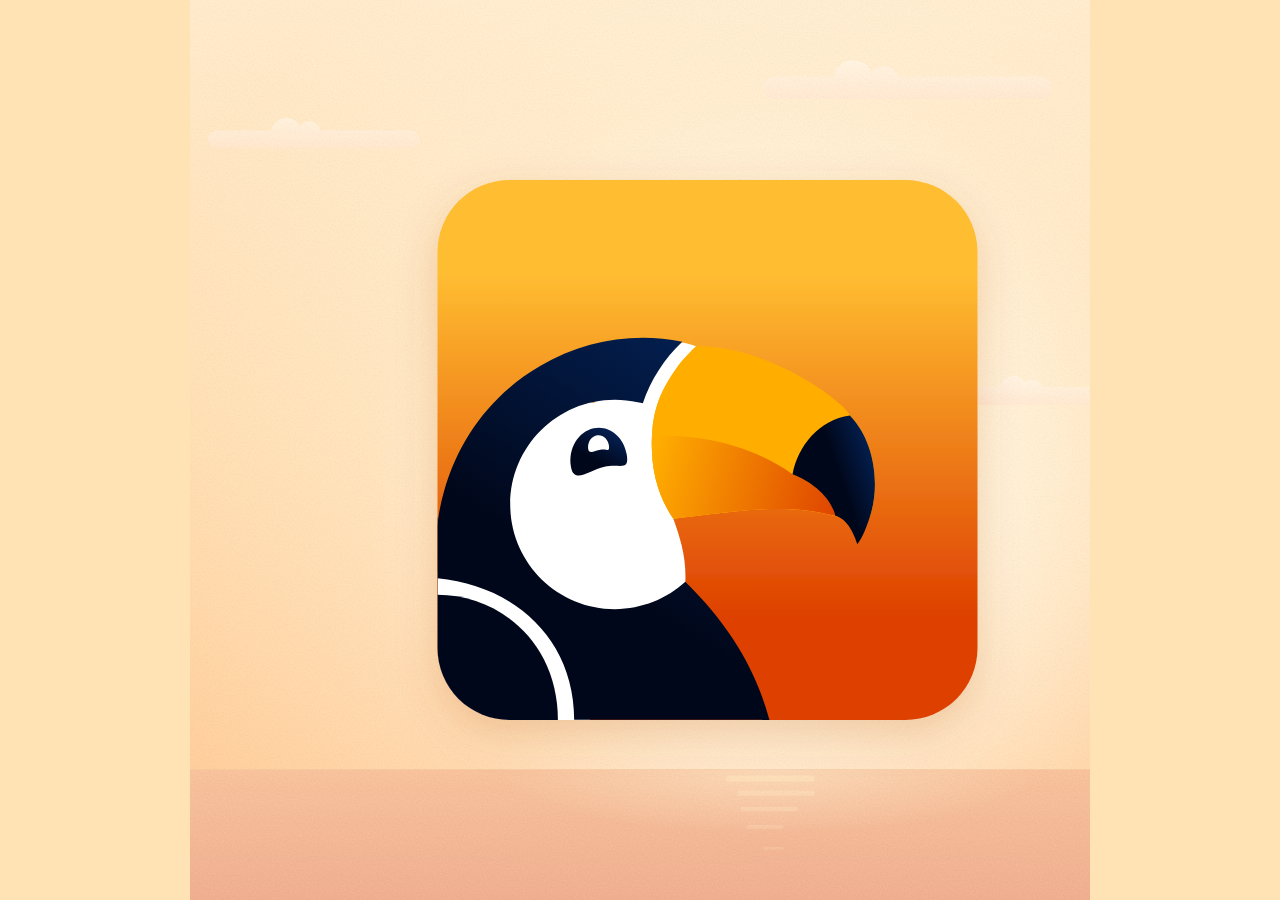
==== commit 94d9d153: "Tucanoo: pôr do sol no fundo e ponta do bico redesenhada - Fundo: o pôr do sol começa durante o víde" ====
--- a/tucanoo-video/animacao/tucanoo_anim.html
+++ b/tucanoo-video/animacao/tucanoo_anim.html
@@ -13,8 +13,10 @@
 <body>
 <!--
   Tucanoo acenando: animação do ícone, inspirada no vídeo do flamingo.
-  Começa e termina na pose exata do logo (asa dobrada). No meio, a fresta branca da asa
-  fecha, a asa sai pela borda da moldura e acena; o tucano pisca, abre o bico e balança.
+  Começa e termina na pose do logo (asa dobrada). No meio, a fresta branca da asa fecha,
+  a asa sai pela borda da moldura e acena; o tucano pisca, abre o bico e balança.
+  No fundo, o pôr do sol começa: o céu esquenta, o sol desce por trás do ícone até
+  encostar no horizonte e o mar ganha reflexos.
 
   - Aberta no navegador, a animação roda ao vivo.
   - O render.js usa window.renderFrame(t) para desenhar cada quadro (t em segundos).
@@ -38,6 +40,34 @@
       <stop stop-color="#01071A"/><stop offset="1" stop-color="#042966"/>
     </linearGradient>
 
+    <!-- pôr do sol: as cores mudam a cada quadro (JS) -->
+    <linearGradient id="gSky" x1="0" y1="-80" x2="0" y2="262" gradientUnits="userSpaceOnUse">
+      <stop id="sky0" offset="0"/><stop id="sky1" offset="0.55"/><stop id="sky2" offset="1"/>
+    </linearGradient>
+    <radialGradient id="gGlow" cx="150" cy="150" r="290" gradientUnits="userSpaceOnUse">
+      <stop id="glow0" offset="0" stop-opacity="1"/>
+      <stop id="glow1" offset="0.3" stop-opacity="0.78"/>
+      <stop id="glow2" offset="0.62" stop-opacity="0.24"/>
+      <stop id="glow3" offset="1" stop-opacity="0"/>
+    </radialGradient>
+    <radialGradient id="gSun" cx="150" cy="150" r="46" gradientUnits="userSpaceOnUse">
+      <stop id="sun0" offset="0"/><stop id="sun1" offset="1"/>
+    </radialGradient>
+    <linearGradient id="gSea" x1="0" y1="262" x2="0" y2="320" gradientUnits="userSpaceOnUse">
+      <stop id="sea0" offset="0"/><stop id="sea1" offset="1"/>
+    </linearGradient>
+    <radialGradient id="gSeaGlow" cx="150" cy="262" r="120" gradientTransform="translate(0 262) scale(1 0.24) translate(0 -262)" gradientUnits="userSpaceOnUse">
+      <stop id="seaGlow0" offset="0" stop-opacity="0.85"/><stop id="seaGlow1" offset="1" stop-opacity="0"/>
+    </radialGradient>
+    <linearGradient id="gCloud" x1="0" y1="0" x2="0" y2="1">
+      <stop id="cloud0" offset="0"/><stop id="cloud1" offset="1"/>
+    </linearGradient>
+    <!-- granulação finíssima e fixa só no céu/mar: evita faixas no degradê depois da compressão -->
+    <filter id="fGrain" x="-110" y="-80" width="400" height="400" filterUnits="userSpaceOnUse" color-interpolation-filters="sRGB">
+      <feTurbulence type="fractalNoise" baseFrequency="1.3" numOctaves="1" seed="7" result="noise"/>
+      <feColorMatrix in="noise" type="matrix" values="1 0 0 0 0  1 0 0 0 0  1 0 0 0 0  0 0 0 0 1" result="gray"/>
+      <feComposite in="SourceGraphic" in2="gray" operator="arithmetic" k1="0" k2="1" k3="0.05" k4="-0.025"/>
+    </filter>
     <clipPath id="cIcon"><rect width="240" height="240" rx="32"/></clipPath>
     <!-- tudo, menos o ícone: a sombra da asa só cai no fundo de fora da moldura -->
     <clipPath id="cOutside">
@@ -49,23 +79,36 @@
     </clipPath>
     <!-- com o bico aberto, o amarelo de cima termina na linha da boca -->
     <clipPath id="cAboveMouth">
-      <path d="M60 113.814L95.3198 113.814C95.3333 113.666 130.085 110.901 157.773 130.767C160.911 131.495 166.311 134.815 168.29 136.077C175 140.4 184.6 145.2 189.9 148.8L215 160L215 60L60 60Z"/>
+      <path d="M60 113.814L95.3198 113.814C95.3333 113.666 130.085 110.901 157.773 130.767C160.911 131.495 166.311 134.815 168.29 136.077C176.4 140.6 186.2 145.4 190.4 146.6L215 156L215 60L60 60Z"/>
     </clipPath>
-    <!-- ponta azul da mandíbula de baixo: espelha a ponta de cima e fica escondida com o bico fechado -->
+    <!-- ponta azul da mandíbula de baixo (escondida com o bico fechado) -->
     <clipPath id="cJawTip">
       <path id="jawTipClip"/>
     </clipPath>
 
     <filter id="fIconShadow" x="-30%" y="-30%" width="160%" height="160%">
-      <feDropShadow dx="0" dy="6" stdDeviation="9" flood-color="#B84A00" flood-opacity="0.22"/>
+      <feDropShadow id="iconShadow" dx="0" dy="6" stdDeviation="9" flood-color="#B84A00" flood-opacity="0.22"/>
     </filter>
     <filter id="fBlur" x="-30%" y="-30%" width="160%" height="160%">
       <feGaussianBlur stdDeviation="3.2"/>
     </filter>
   </defs>
 
-  <!-- fundo -->
-  <rect id="outer" x="-110" y="-80" width="400" height="400" fill="#FFE3B4"/>
+  <!-- fundo: pôr do sol começando (céu, brilho do sol, nuvens, sol e mar com reflexos) -->
+  <g id="sunset" filter="url(#fGrain)">
+    <rect x="-110" y="-80" width="400" height="342" fill="url(#gSky)"/>
+    <rect x="-110" y="-80" width="400" height="342" fill="url(#gGlow)"/>
+    <g id="clouds" fill="url(#gCloud)">
+      <path id="cloudA" d="M150 -46h118a5 5 0 0 1 0 10h-118a5 5 0 0 1 0-10Z M176 -46a9 9 0 0 1 17 -2a7 7 0 0 1 12 2Z"/>
+      <path id="cloudB" d="M-98 -22h86a4 4 0 0 1 0 8h-86a4 4 0 0 1 0-8Z M-74 -22a7 7 0 0 1 13 -2a5 5 0 0 1 9 2Z"/>
+      <path id="cloudC" d="M218 92h80a4 4 0 0 1 0 8h-80a4 4 0 0 1 0-8Z M250 92a6 6 0 0 1 11 -2a5 5 0 0 1 8 2Z"/>
+    </g>
+    <circle id="sunDisc" cx="150" cy="150" r="46" fill="url(#gSun)"/>
+    <rect id="sea" x="-110" y="262" width="400" height="58" fill="url(#gSea)"/>
+    <rect x="-110" y="262" width="400" height="58" fill="url(#gSeaGlow)"/>
+    <g id="reflections"></g>
+  </g>
+  <rect id="outer" x="-110" y="-80" width="400" height="400" fill="#FFE3B4" display="none"/>
 
   <!-- ícone -->
   <rect width="240" height="240" rx="32" fill="url(#gBg)" filter="url(#fIconShadow)"/>
@@ -88,7 +131,7 @@
       <!-- bico -->
       <g id="beak">
         <g id="upperClip">
-        <path id="beakUpper" fill="#FFAE00" d="M179.132 99.8812C172.155 93.3712 144.863 73.8894 114.949 73.8889C114.949 73.8889 109.372 79.238 106.458 83.3099C99.2316 93.4048 95.8493 101.633 95.3198 113.872C94.7347 127.402 97.4086 139.561 104.816 150.534C128.637 147.9 153.08 142.994 176.874 149.314C178.798 149.825 181.052 150.82 182.952 151.152C185.26 152.79 187.745 154.387 190.102 155.955C190.611 154.012 191.449 151.791 192.098 149.857C197.051 135.12 194.008 115.537 183.245 104.649C182.461 103.059 180.409 101.08 179.132 99.8812Z"/>
+        <path id="beakUpper" fill="#FFAE00" d="M179.132 99.8812C172.155 93.3712 144.863 73.8894 114.949 73.8889C114.949 73.8889 109.372 79.238 106.458 83.3099C99.2316 93.4048 95.8493 101.633 95.3198 113.872C94.7347 127.402 97.4086 139.561 104.816 150.534C128.637 147.9 153.08 142.994 176.874 149.314C180.8 150.3 184.4 150.9 187.2 150.5C189.4 150.2 191.1 150.3 192.098 149.857C197.051 135.12 194.008 115.537 183.245 104.649C182.461 103.059 180.409 101.08 179.132 99.8812Z"/>
         <!-- o logo original desenha o bico duas vezes (borda mais nítida) -->
         <path id="beakUpper2" fill="#FFAE00"/>
         </g>
@@ -98,10 +141,11 @@
           <!-- mandíbula de baixo: gira inteira em volta do canto da boca -->
           <g id="jaw">
             <path id="jawShape" fill="url(#gJaw)"/>
-            <g clip-path="url(#cJawTip)"><path id="jawTip" fill="url(#gTip)" display="none"/></g>
+            <g clip-path="url(#cJawTip)"><path id="jawTip" fill="url(#gTip)"/></g>
           </g>
         </g>
-        <path fill="url(#gTip)" d="M183.252 104.651C194.014 115.538 197.058 135.122 192.105 149.859C191.456 151.793 187.725 159.256 187.216 161.2C186.549 159.92 185.692 156.107 182.959 151.154C178.567 141.239 166.847 134.365 157.777 130.77C160.115 118.167 169.679 106.501 183.252 104.651C181.396 104.907 185.018 104.41 183.252 104.651Z"/>
+        <!-- ponta azul de cima: a borda de baixo do bico entra no gancho em curva contínua -->
+        <path fill="url(#gTip)" d="M183.252 104.651C194.014 115.538 197.058 135.122 192.105 149.859C190.9 153.4 189.2 158.6 186.6 161.9C185.16 157.34 182.19 150.67 176.874 149.255C174.6 140.6 166.2 134 157.777 130.77C160.115 118.167 169.679 106.501 183.252 104.651Z"/>
       </g>
     </g>
   </g>
@@ -128,7 +172,7 @@
   const WAVE_PERIOD = 0.4545;               // um aceno a cada ~0,45 s (ritmo do flamingo)
   const BLINKS = [1.45, 2.75, 4.05, 5.35, 6.65, 7.95];      // início de cada piscada (s)
   const BEAK = [[1.55, 2.30], [4.35, 5.05], [6.95, 7.65]];  // bico abrindo ("oi!"): início e fim (s)
-  const OPEN_DEG = 9;                       // abertura máxima do bico (graus)
+  const OPEN_DEG = 12.5;                    // abertura máxima do bico (graus)
 
   const W = 2 * Math.PI / WAVE_PERIOD;
   const CLOSE_DUR = 0.08;                   // fresta branca fechando / abrindo
@@ -214,25 +258,19 @@
   }
 
   // ---- bico ----
-  // mandíbula de baixo exatamente como no logo (usada com o bico fechado)
-  const JAW_LOGO = "M168.29 136.077C166.311 134.815 160.911 131.495 157.773 130.767C130.085 110.901 95.3333 113.666 95.3198 113.814C94.7347 127.343 97.4086 139.561 104.816 150.534C108.775 150.097 112.584 149.593 116.579 149.089L116.579 149.089C136.624 146.56 157.034 143.986 176.874 149.255C177.656 149.463 178.492 149.75 179.337 150.041L179.339 150.041C180.572 150.466 181.824 150.896 182.952 151.093C184.66 152.306 186.466 153.497 188.245 154.669C188.869 155.081 189.49 155.49 190.102 155.897C190.47 154.491 191.011 152.938 191.528 151.455C191.725 150.889 191.919 150.333 192.098 149.798C196.106 137.872 174.2 139.934 168.29 136.077Z";
-  // mesma mandíbula com a ponta (que fica escondida sob o gancho) redesenhada:
-  // borda de baixo contínua e ponta arredondada, para o bico aberto ficar harmônico
-  const JAW_OPEN = "M168.29 136.077C166.311 134.815 160.911 131.495 157.773 130.767C130.085 110.901 95.3333 113.666 95.3198 113.814C94.7347 127.343 97.4086 139.561 104.816 150.534C108.775 150.097 112.584 149.593 116.579 149.089L116.579 149.089C136.624 146.56 157.034 143.986 176.874 149.255C177.656 149.463 178.492 149.75 179.337 150.041L179.339 150.041C180.572 150.466 181.824 150.896 182.952 151.093C185.1 151.5 187.6 152.6 189.4 152.2C191 151.8 191.3 149.6 189.9 148.8C184.6 145.2 175 140.4 168.29 136.077Z";
-  // Divisa entre o laranja e a ponta azul da mandíbula de baixo (de cima para baixo).
-  // Fechado: fica toda sob o gancho azul de cima (invisível, logo idêntico).
-  // Aberto: cruza a mandíbula curvada como a divisa da ponta de cima, espelhada.
-  const TIP_HIDDEN = [[181.9, 144.0], [182.6, 146.6], [183.6, 149.0], [184.4, 151.6]];
-  const TIP_OPEN = [[167.2, 135.4], [167.6, 140.4], [170.6, 145.6], [176.4, 149.7]];
-  function jawTipClip(k) {
-    const p = TIP_HIDDEN.map((q, i) => [q[0] + (TIP_OPEN[i][0] - q[0]) * k, q[1] + (TIP_OPEN[i][1] - q[1]) * k]);
-    return `M${p[0][0].toFixed(3)} 110L${f3(p[0])}C${f3(p[1])} ${f3(p[2])} ${f3(p[3])}L${(p[3][0] + 2).toFixed(3)} 180L215 180L215 110Z`;
-  }
+  // Ponta do bico redesenhada para ficar harmônica: a borda de baixo do bico desce
+  // em curva contínua até a ponta do gancho (sem o canto vivo do desenho original).
+  // Mandíbula de baixo: a parte escondida sob o gancho termina numa ponta arredondada
+  // que aparece quando o bico abre.
+  const JAW = "M168.29 136.077C166.311 134.815 160.911 131.495 157.773 130.767C130.085 110.901 95.3333 113.666 95.3198 113.814C94.7347 127.343 97.4086 139.561 104.816 150.534C108.775 150.097 112.584 149.593 116.579 149.089L116.579 149.089C136.624 146.56 157.034 143.986 176.874 149.255C181.2 150.4 186.2 150.2 190.4 146.6C186.2 145.4 176.4 140.6 168.29 136.077Z";
+  // Ponta azul da mandíbula de baixo: a divisa cruza a mandíbula quase na perpendicular,
+  // curvada como a divisa da ponta de cima. Fica escondida sob o gancho com o bico fechado.
+  const JAW_TIP_CLIP = "M180.8 110L180 142.1C178.6 144.2 178 147.4 178.2 150.5L176 178L215 178L215 110Z";
   const HINGE = [95.3198, 113.814];         // canto da boca
   const MOUTH_LINE = [                      // borda de cima da mandíbula de baixo, do canto até a ponta
     [[95.3333, 113.666], [130.085, 110.901], [157.773, 130.767]],
     [[160.911, 131.495], [166.311, 134.815], [168.29, 136.077]],
-    [[175, 140.4], [184.6, 145.2], [189.9, 148.8]],
+    [[176.4, 140.6], [186.2, 145.4], [190.4, 146.6]],
   ];
   function mouthPath(a) {
     const R = p => rot(p, rad(a), HINGE);
@@ -293,28 +331,89 @@
     return m;
   }
 
+  // ---- pôr do sol (fundo) ----
+  // s vai de 0 (fim de tarde: céu creme, sol alto atrás do ícone) a 1 (pôr do sol começando:
+  // céu pêssego/rosado, sol encostando no horizonte, reflexos no mar).
+  const SUN = { x0: 148, x1: 156, y0: 150, y1: 238, r: 46 };
+  const PAL = {                              // [início, fim]
+    sky: [['#FFEACB', '#FFDDB0', '#FFCD9A'], ['#F4C3C2', '#FFB688', '#FF9266']],
+    glow: ['#FFFAEA', '#FFE2A0'],
+    sun: [['#FFFEF6', '#FFF0C4'], ['#FFF6D2', '#FFCB6B']],
+    sea: [['#F7C29C', '#EFAE90'], ['#E07A7E', '#8A4473']],
+    seaGlow: ['#FFF3D6', '#FFD27F'],
+    cloud: [['#FFF7EC', '#FFE6D2'], ['#FFE0D0', '#FFB3A0']],
+    refl: ['#FFF0C8', '#FFE08A'],
+  };
+  const hex = c => [1, 3, 5].map(i => parseInt(c.slice(i, i + 2), 16));
+  const mixC = (a, b, k) => '#' + hex(a).map((v, i) => Math.round(v + (hex(b)[i] - v) * k).toString(16).padStart(2, '0')).join('');
+  const REFL = [                             // faixas de reflexo no mar: y, altura, largura
+    [266, 2.6, 72], [272.5, 2.3, 56], [279.5, 2.0, 42], [287.5, 1.7, 30], [297, 1.4, 19],
+  ];
+  const reflEls = REFL.map(() => {
+    const r = document.createElementNS('http://www.w3.org/2000/svg', 'rect');
+    $('reflections').appendChild(r);
+    return r;
+  });
+  function setSunset(t) {
+    const k = 0.5 - 0.5 * Math.cos(Math.PI * clamp01(t / T));   // progresso suave
+    const sx = SUN.x0 + (SUN.x1 - SUN.x0) * k, sy = SUN.y0 + (SUN.y1 - SUN.y0) * k;
+    ['sky0', 'sky1', 'sky2'].forEach((id, i) => $(id).setAttribute('stop-color', mixC(PAL.sky[0][i], PAL.sky[1][i], k)));
+    ['glow0', 'glow1', 'glow2', 'glow3'].forEach(id => $(id).setAttribute('stop-color', mixC(PAL.glow[0], PAL.glow[1], k)));
+    const g = $('gGlow'); g.setAttribute('cx', sx.toFixed(2)); g.setAttribute('cy', (sy - 10).toFixed(2));
+    const sg = $('gSun'); sg.setAttribute('cx', sx.toFixed(2)); sg.setAttribute('cy', (sy + 6).toFixed(2));
+    $('sun0').setAttribute('stop-color', mixC(PAL.sun[0][0], PAL.sun[1][0], k));
+    $('sun1').setAttribute('stop-color', mixC(PAL.sun[0][1], PAL.sun[1][1], k));
+    const disc = $('sunDisc'); disc.setAttribute('cx', sx.toFixed(2)); disc.setAttribute('cy', sy.toFixed(2));
+    $('iconShadow').setAttribute('flood-opacity', (0.22 * (1 - 0.75 * k)).toFixed(3));   // o sol está atrás: a sombra some
+    $('sea0').setAttribute('stop-color', mixC(PAL.sea[0][0], PAL.sea[1][0], k));
+    $('sea1').setAttribute('stop-color', mixC(PAL.sea[0][1], PAL.sea[1][1], k));
+    $('gSeaGlow').setAttribute('cx', sx.toFixed(2));
+    $('seaGlow0').setAttribute('stop-color', mixC(PAL.seaGlow[0], PAL.seaGlow[1], k));
+    $('seaGlow0').setAttribute('stop-opacity', (0.45 + 0.45 * k).toFixed(3));
+    $('seaGlow1').setAttribute('stop-color', mixC(PAL.seaGlow[0], PAL.seaGlow[1], k));
+    $('cloud0').setAttribute('stop-color', mixC(PAL.cloud[0][0], PAL.cloud[1][0], k));
+    $('cloud1').setAttribute('stop-color', mixC(PAL.cloud[0][1], PAL.cloud[1][1], k));
+    const cl = $('clouds');
+    cl.setAttribute('opacity', (0.6 + 0.3 * k).toFixed(3));
+    cl.setAttribute('transform', `translate(${(7 * t / T).toFixed(3)} 0)`);
+    const rc = mixC(PAL.refl[0], PAL.refl[1], k);
+    REFL.forEach(([y, h, w], i) => {
+      const ww = w * (0.55 + 0.45 * k) * (1 + 0.12 * Math.sin(2 * Math.PI * 1.3 * t + i * 1.1));
+      const dx = 2.5 * Math.sin(2 * Math.PI * 0.9 * t + i * 1.7);
+      const r = reflEls[i];
+      r.setAttribute('x', (sx + dx - ww / 2).toFixed(2)); r.setAttribute('y', (y - h / 2).toFixed(2));
+      r.setAttribute('width', ww.toFixed(2)); r.setAttribute('height', h);
+      r.setAttribute('rx', h / 2); r.setAttribute('fill', rc);
+      r.setAttribute('opacity', ((0.3 + 0.55 * k) * (1 - i * 0.12)).toFixed(3));
+    });
+  }
+
   // ---- montagem ----
   $('beakUpper2').setAttribute('d', $('beakUpper').getAttribute('d'));
-  $('jawShape').setAttribute('d', JAW_LOGO);
-  $('jawTip').setAttribute('d', JAW_OPEN);
+  $('jawShape').setAttribute('d', JAW);
+  $('jawTip').setAttribute('d', JAW);
+  $('jawTipClip').setAttribute('d', JAW_TIP_CLIP);
   const el = {
     char: $('char'), charWing: $('charWing'), shadowBob: $('shadowBob'), body: $('body'),
     eye: $('eye'), shine: $('eyeShine'), jaw: $('jaw'), jawClip: $('jawClip'), mouth: $('mouth'),
-    jawTipClip: $('jawTipClip'),
-    jawShape: $('jawShape'), jawTip: $('jawTip'), upperClip: $('upperClip'),
+    upperClip: $('upperClip'),
     wing: $('wingFill'), shadow: $('wingShadow'),
   };
 
   const q = new URLSearchParams(location.search);
-  if (q.get('fundo')) {                     // ?fundo=FFE3B4 -> testar outra cor de fundo
+  const SUNSET = !q.get('fundo');           // ?fundo=FFE3B4 -> fundo liso dessa cor, sem o pôr do sol
+  if (!SUNSET) {
+    $('sunset').setAttribute('display', 'none');
+    $('outer').setAttribute('display', 'inline');
     $('outer').setAttribute('fill', '#' + q.get('fundo'));
     document.body.style.background = '#' + q.get('fundo');
   }
 
   window.LOOP = T;
-  // desenha o instante t; devolve true quando o quadro é exatamente a pose do logo
+  // desenha o instante t; devolve true quando o quadro é idêntico ao de repouso (logo parado)
   window.renderFrame = (t) => {
     t = ((t % T) + T) % T;
+    if (SUNSET) setSunset(t);
     const { c, e, L } = pose(t);
     const ph = W * (t - T_LIFT) + PHI;
 
@@ -357,17 +456,15 @@
     if (open) {
       el.jaw.setAttribute('transform', `rotate(${a.toFixed(4)} ${HINGE[0]} ${HINGE[1]})`);
       el.mouth.setAttribute('d', mouthPath(a));
-      el.jawTipClip.setAttribute('d', jawTipClip(o));
     } else {
       el.jaw.removeAttribute('transform');
     }
-    el.jawShape.setAttribute('d', open ? JAW_OPEN : JAW_LOGO);
-    el.jawTip.setAttribute('display', open ? 'inline' : 'none');
     el.mouth.setAttribute('display', open ? 'inline' : 'none');
     for (const [g, clip] of [[el.jawClip, 'url(#cJawArea)'], [el.upperClip, 'url(#cAboveMouth)']]) {
       if (open) g.setAttribute('clip-path', clip); else g.removeAttribute('clip-path');
     }
-    return c <= 0 && e <= 0 && L <= 0 && bl <= 0 && !open;
+    // com o pôr do sol o fundo muda a cada quadro, então nenhum quadro se repete
+    return !SUNSET && c <= 0 && e <= 0 && L <= 0 && bl <= 0 && !open;
   };
 
   window.renderFrame(0);
